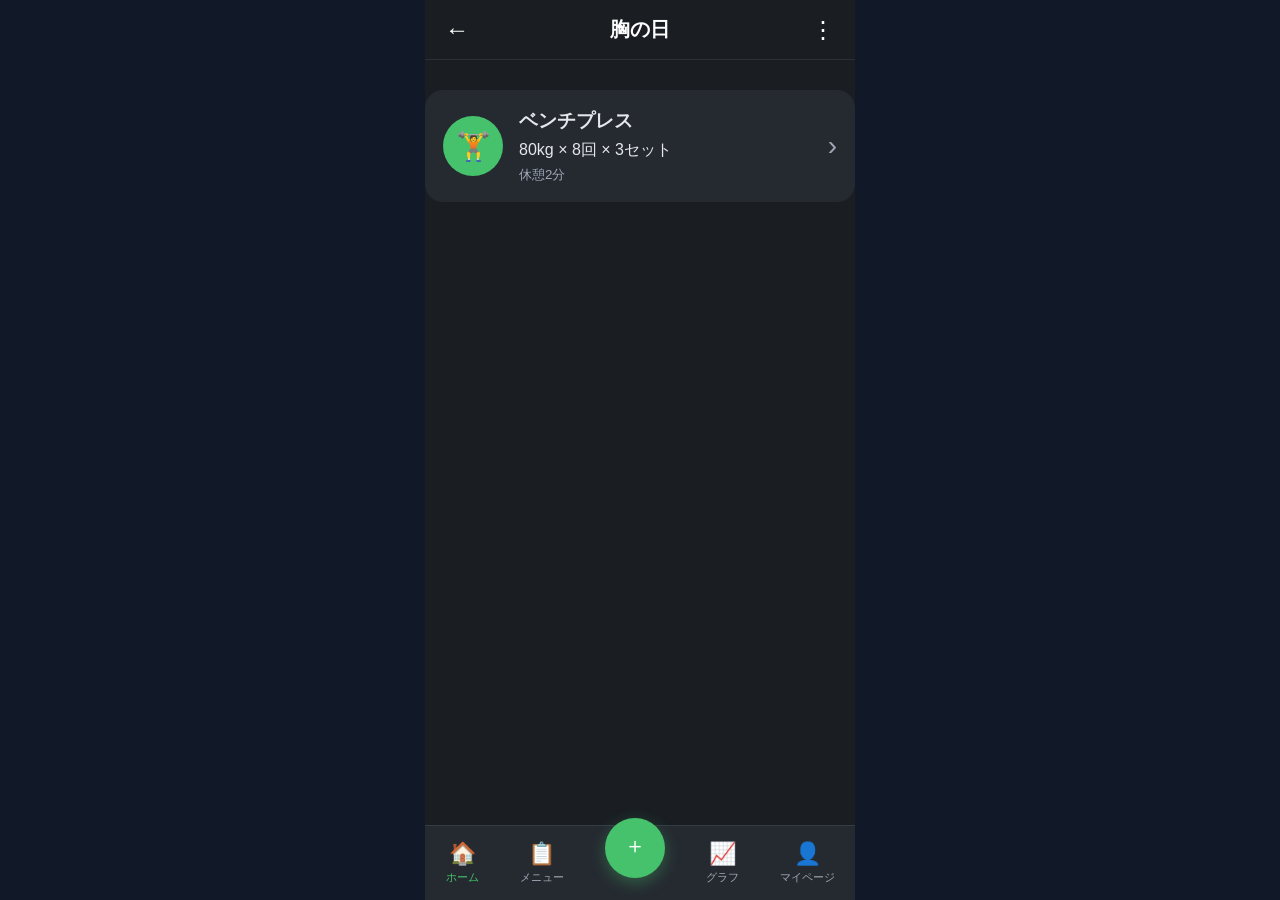
==== menu.html @ 6ed12718 "メニュー画面作成" ====
<!DOCTYPE html>
<html lang="en">
<head>
    <meta charset="UTF-8">
    <meta name="viewport" content="width=device-width, initial-scale=1.0">
    <title>筋トレ管理アプリ</title>
    <link rel="stylesheet" href="./style.css">
</head>
<body>
    <div class="app">
        <header class="header">
           <button class="back-btn">←</button>

                <h2>胸の日</h2>

                <button class="more-btn">⋮</button>
        </header>
    
        <main class="menu-home">

            <div class="menu-header"></div>

            <section class="menu-list">
                <div class="menu-card">
                    <div class="menu-left">
                        <div class="menu-icon">🏋️</div>

                        <div>
                            <h3>ベンチプレス</h3>
                            <p>80kg × 8回 × 3セット</p>
                            <small>休憩2分</small>
                        </div>
                    </div>
                    <span class="arrow">›</span>
                </div>
            </section>

        </main>

        <nav class="bottom-nav">

            <a href="#" class="nav-item active">
                <span>🏠</span>
                <small>ホーム</small>
            </a>

            <a href="#" class="nav-item">
                <span>📋</span>
                <small>メニュー</small>
            </a>

            <a href="#" class="nav-item record-btn">
                <span>＋</span>
            </a>

            <a href="#" class="nav-item">
                <span>📈</span>
                <small>グラフ</small>
            </a>

            <a href="#" class="nav-item">
                <span>👤</span>
                <small>マイページ</small>
            </a>

        </nav>

    </div>

    <script src="./app.js"></script>
</body>
</html>
---- style.css ----
*{
    margin:0;
    padding:0;
    box-sizing:border-box;
}

body{
    background:#111827;
    font-family:sans-serif;
}

.app{
    max-width:430px;
    min-height:100vh;
    margin:auto;
    background:#1A1E23;
}

.header{
    height:60px;
    display:flex;
    align-items:center;
    justify-content:space-between;
    padding:0 20px;
    color:white;
    border-bottom:1px solid #2B3138;
}

.header h2{
    font-size:20px;
}

.menu-btn,
.bell-btn{
    background:none;
    border:none;
    color:white;
    font-size:24px;
    cursor:pointer;
}

.home{
    padding:20px;
    color:white;
}

.welcome h3{
    font-size:24px;
    margin-bottom:8px;
}

.welcome p{
    color:#A0A7B5;
    margin-bottom:30px;
}

.today-training h4{
    margin-bottom:15px;
    font-size:18px;
}

.training-card{
    background:#252A31;
    border-radius:16px;
    padding:20px;
    display:flex;
    align-items:center;
    gap:16px;
}

.icon{
    width:60px;
    height:60px;
    background:#45C26B;
    border-radius:50%;
    display:flex;
    justify-content:center;
    align-items:center;
    font-size:28px;
}

.training-info h3{
    margin-bottom:6px;
}

.training-info p{
    color:#A0A7B5;
}

.training-card{
    background:#252A31;
    border-radius:18px;
    padding:20px;
}

.card-header{
    display:flex;
    align-items:center;
}

.training-title{
    margin-left:15px;
}

.training-title h3{
    font-size:20px;
    margin-bottom:4px;
}

.training-title p{
    color:#A0A7B5;
    font-size:14px;
}

.arrow{
    margin-left:auto;
    font-size:28px;
    color:#A0A7B5;
}

.exercise-list{
    margin-top:18px;
}

.exercise-list p{
    margin:8px 0;
    color:#E5E7EB;
}

.progress-section{
    margin-top:30px;
}

.progress-card{
    background:#252A31;
    border-radius:18px;
    padding:20px;
}

.progress-top{
    display:flex;
    justify-content:space-between;
    align-items:center;
    color:white;
    margin-bottom:15px;
    font-size:16px;
}

.progress-bar{
    width:100%;
    height:12px;
    background:#3A4048;
    border-radius:10px;
    overflow:hidden;
}

.progress-fill{
    width:57%;
    height:100%;
    background:#45C26B;
    border-radius:10px;
}

.recent-section{
    margin-top:30px;
    margin-bottom:100px; /* 下のナビと被らないように */
}

.recent-card{
    background:#252A31;
    border-radius:18px;
    padding:20px;
}

.recent-date{
    display:flex;
    justify-content:space-between;
    color:#45C26B;
    font-weight:bold;
    margin-bottom:15px;
}

.recent-detail p{
    color:#E5E7EB;
    margin:8px 0;
    font-size:15px;
}

.bottom-nav{
    position:fixed;
    bottom:0;
    left:50%;
    transform:translateX(-50%);
    width:100%;
    max-width:430px;
    height:75px;
    background:#252A31;
    display:flex;
    justify-content:space-around;
    align-items:center;
    border-top:1px solid #343B44;
}

.nav-item{
    text-decoration:none;
    color:#A0A7B5;
    display:flex;
    flex-direction:column;
    align-items:center;
    font-size:13px;
}

.nav-item span{
    font-size:22px;
    margin-bottom:4px;
}

.active{
    color:#45C26B;
}

.record-btn{
    width:60px;
    height:60px;
    background:#45C26B;
    border-radius:50%;
    display:flex;
    justify-content:center;
    align-items:center;
    margin-top:-30px;
    color:white;
    font-size:34px;
    box-shadow:0 5px 15px rgba(69,194,107,.35);
}

.record-btn small{
    display:none;
}

.menu-page{
    
    padding:20px;
    color:white;
}

.menu-header{
    margin-bottom:30px;
}

.menu-header h2{
    font-size:26px;
    color: white;
}

.menu-card{
    background:#252A31;
    border-radius:18px;
    padding:18px;
    display:flex;
    justify-content:space-between;
    align-items:center;
    margin-bottom:18px;
}

.menu-left{
    display:flex;
    align-items:center;
    gap:16px;
}

.menu-icon{
    width:60px;
    height:60px;
    border-radius:50%;
    background:#45C26B;
    display:flex;
    justify-content:center;
    align-items:center;
    font-size:28px;
}

.menu-card h3{
    color:#E5E7EB;
    margin-bottom:6px;
}

.menu-card p{
    color:#E5E7EB;
    margin-bottom:4px;
}

.menu-card small{
    color:#A0A7B5;
}

.arrow{
    font-size:28px;
    color:#A0A7B5;
}

.back-btn,
.more-btn {
    background:none;
    border:none;
    color:white;
    font-size:24px;
    cursor:pointer;
    
}
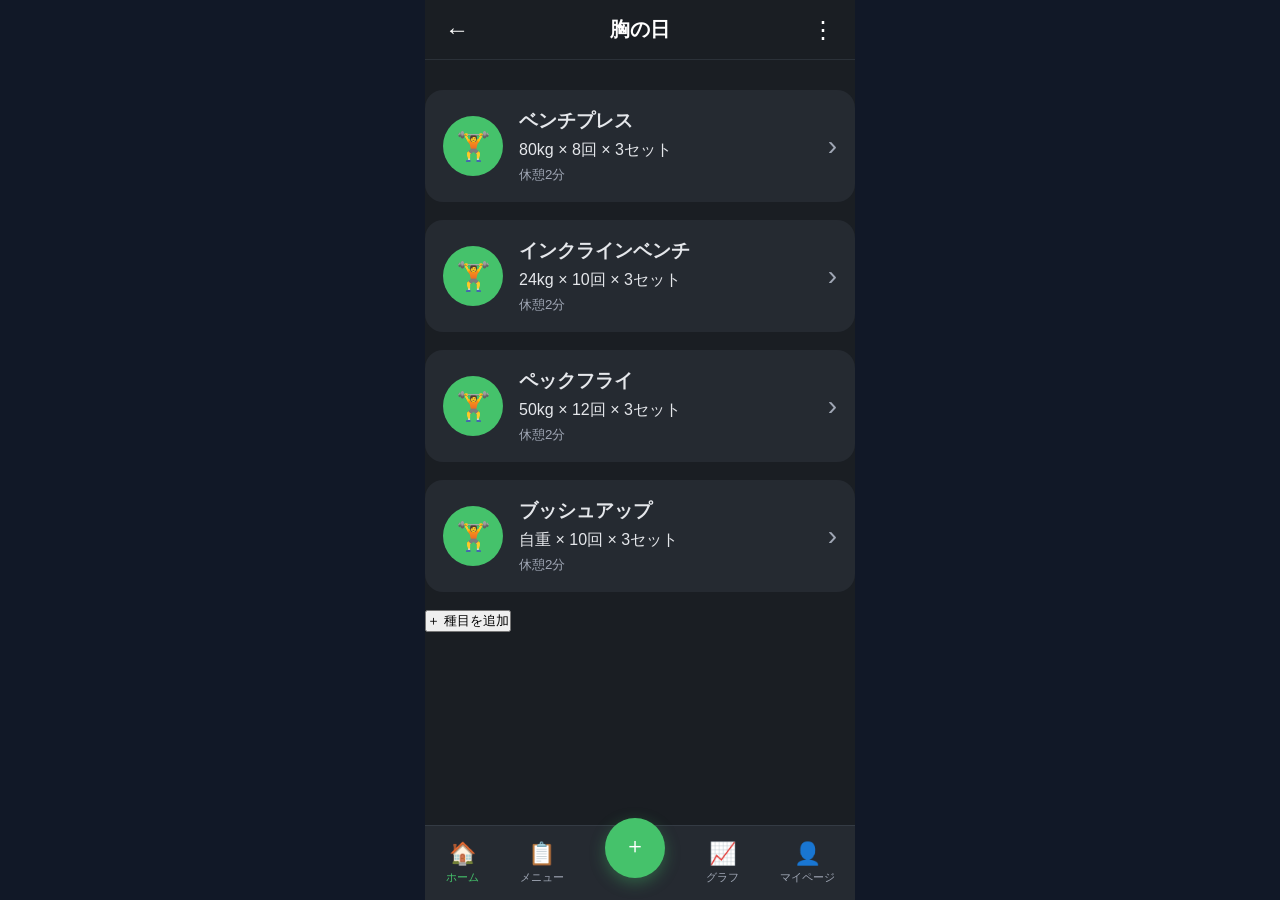
==== commit 5c796eb4: "メニュー内容追加" ====
--- a/menu.html
+++ b/menu.html
@@ -33,6 +33,50 @@
                     </div>
                     <span class="arrow">›</span>
                 </div>
+
+                <div class="menu-card">
+                    <div class="menu-left">
+                        <div class="menu-icon">🏋️</div>
+
+                        <div>
+                            <h3>インクラインベンチ</h3>
+                            <p>24kg × 10回 × 3セット</p>
+                            <small>休憩2分</small>
+                        </div>
+                    </div>
+                    <span class="arrow">›</span>
+                </div>
+
+                <div class="menu-card">
+                    <div class="menu-left">
+                        <div class="menu-icon">🏋️</div>
+
+                        <div>
+                            <h3>ペックフライ    </h3>
+                            <p>50kg × 12回 × 3セット</p>
+                            <small>休憩2分</small>
+                        </div>
+                    </div>
+                    <span class="arrow">›</span>
+                </div>
+
+                <div class="menu-card">
+                    <div class="menu-left">
+                        <div class="menu-icon">🏋️</div>
+
+                        <div>
+                            <h3>ブッシュアップ</h3>
+                            <p>自重 × 10回 × 3セット</p>
+                            <small>休憩2分</small>
+                        </div>
+                    </div>
+                    <span class="arrow">›</span>
+                </div>
+
+                <button class="add-menu-btn">
+                    ＋ 種目を追加
+                </button>
+                
             </section>
 
         </main>
